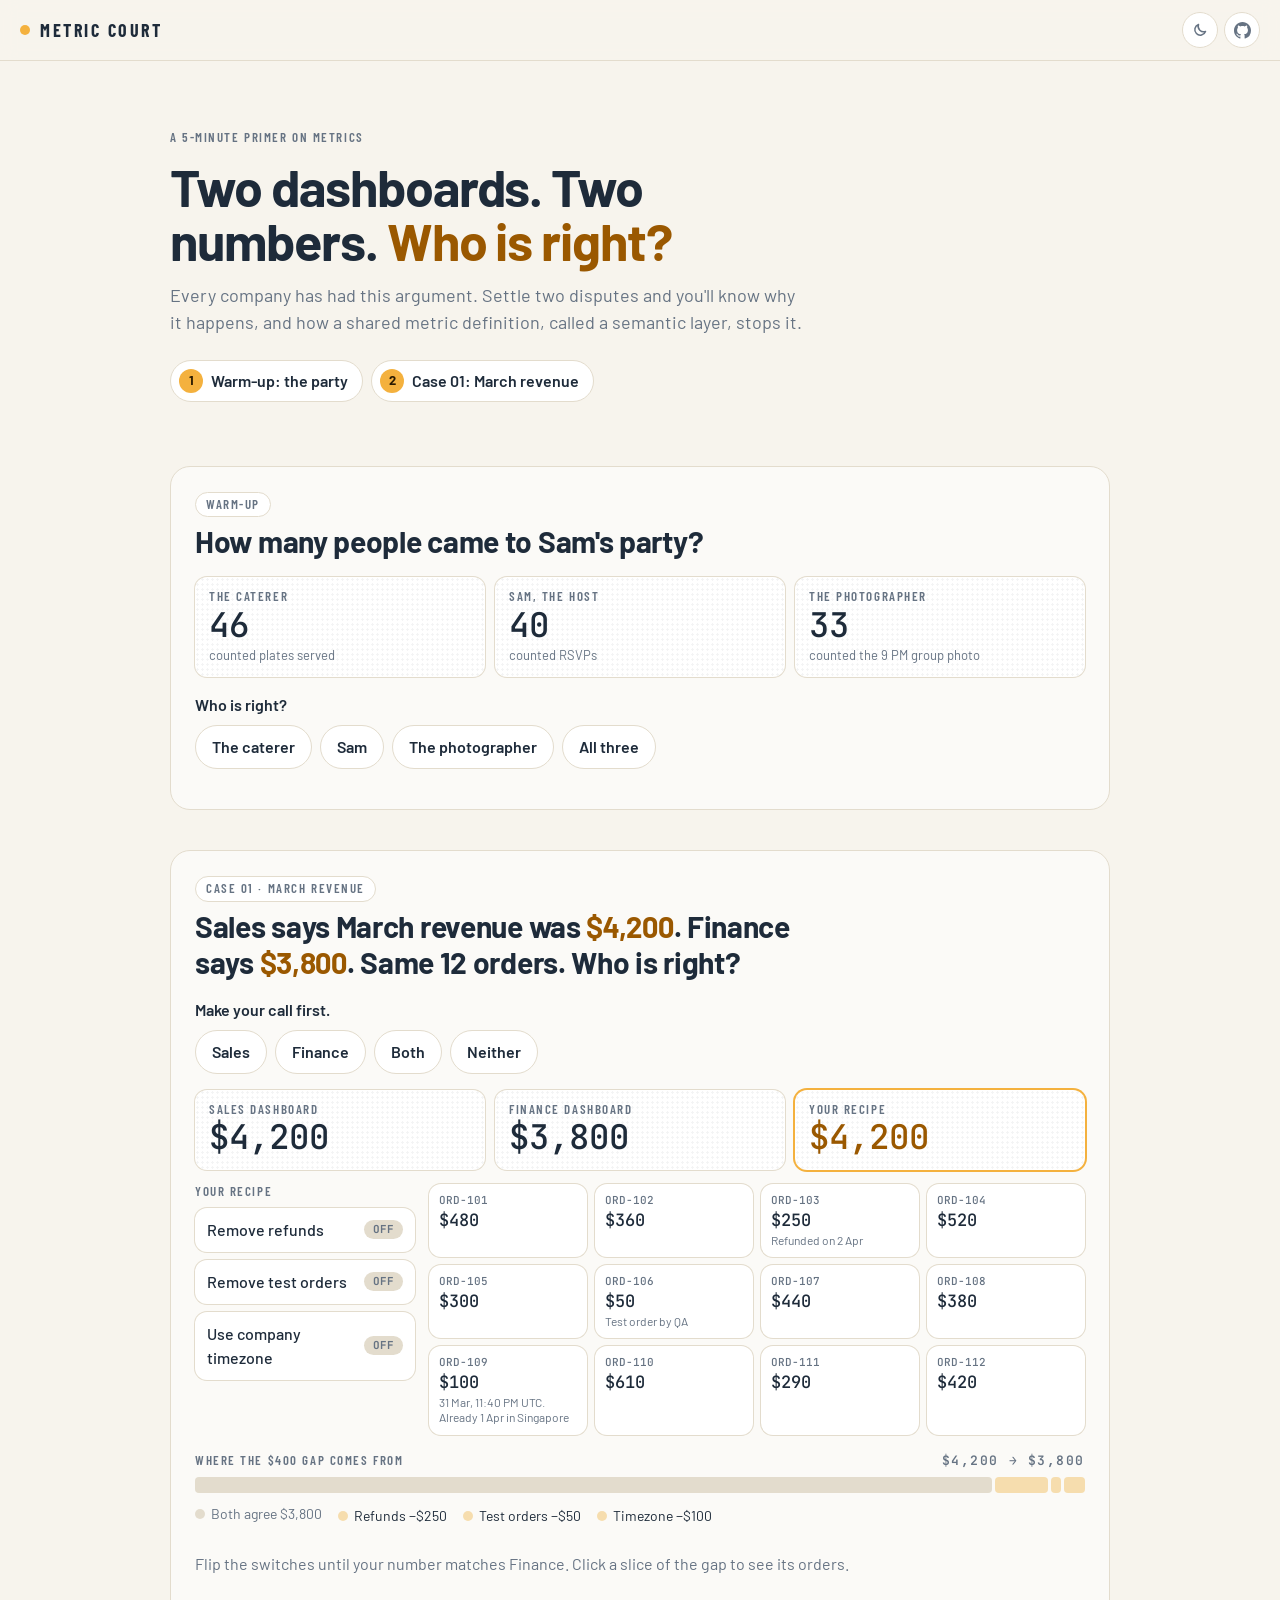
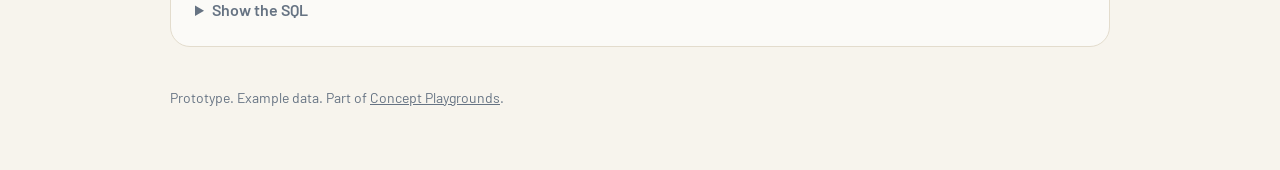
==== metric-court/index.html @ f5000dde "Add Metric Court prototype A party headcount warm-up and Case 01 (March revenue): guess who is right" ====
<!doctype html>
<html lang="en">
<head>
  <meta charset="utf-8" />
  <meta name="viewport" content="width=device-width, initial-scale=1" />
  <title>Metric Court · Why do two dashboards show different numbers?</title>
  <meta name="description" content="A playful primer on metrics and semantic layers: settle number disputes by finding the recipe each team used." />
  <link rel="preconnect" href="https://fonts.googleapis.com" />
  <link rel="preconnect" href="https://fonts.gstatic.com" crossorigin />
  <link href="https://fonts.googleapis.com/css2?family=Barlow:wght@400;500;600;700&family=Barlow+Condensed:wght@600;700&family=JetBrains+Mono:wght@400;500;700&display=swap" rel="stylesheet" />
  <link rel="icon" href="data:image/svg+xml,%3Csvg xmlns='http://www.w3.org/2000/svg' viewBox='0 0 32 32'%3E%3Crect width='32' height='32' rx='8' fill='%230F1A2B'/%3E%3Ccircle cx='16' cy='16' r='6' fill='%23FFC15E'/%3E%3C/svg%3E" />
  <link rel="stylesheet" href="src/styles.css" />
  <script>
    // Day is the default; a saved choice wins.
    document.documentElement.dataset.theme = localStorage.getItem("mc-theme") || "light";
  </script>
</head>
<body>
  <header class="topbar">
    <a class="brand" href="#top"><span class="dot"></span>Metric Court</a>
    <div class="top-right">
      <button class="icon-btn" id="theme-btn" aria-label="Switch between day and night mode" title="Day or night">
        <svg class="moon" viewBox="0 0 16 16" width="16" height="16" fill="none" stroke="currentColor" stroke-width="1.5" stroke-linejoin="round"><path d="M13.5 9.5A5.5 5.5 0 0 1 6.5 2.5a5.5 5.5 0 1 0 7 7z"/></svg>
        <svg class="sun" viewBox="0 0 16 16" width="16" height="16" fill="none" stroke="currentColor" stroke-width="1.5" stroke-linecap="round"><circle cx="8" cy="8" r="3"/><path d="M8 1.5v1.5M8 13v1.5M1.5 8H3M13 8h1.5M3.4 3.4l1 1M11.6 11.6l1 1M3.4 12.6l1-1M11.6 4.4l1-1"/></svg>
      </button>
      <a class="icon-btn" href="https://github.com/mani-bellan/concept-playgrounds" target="_blank" rel="noopener" aria-label="Source on GitHub">
        <svg viewBox="0 0 16 16" width="17" height="17" aria-hidden="true"><path fill="currentColor" d="M8 0C3.58 0 0 3.58 0 8c0 3.54 2.29 6.53 5.47 7.59.4.07.55-.17.55-.38 0-.19-.01-.82-.01-1.49-2.01.37-2.53-.49-2.69-.94-.09-.23-.48-.94-.82-1.13-.28-.15-.68-.52-.01-.53.63-.01 1.08.58 1.23.82.72 1.21 1.87.87 2.33.66.07-.52.28-.87.51-1.07-1.78-.2-3.64-.89-3.64-3.95 0-.87.31-1.59.82-2.15-.08-.2-.36-1.02.08-2.12 0 0 .67-.21 2.2.82.64-.18 1.32-.27 2-.27.68 0 1.36.09 2 .27 1.53-1.04 2.2-.82 2.2-.82.44 1.1.16 1.92.08 2.12.51.56.82 1.27.82 2.15 0 3.07-1.87 3.75-3.65 3.95.29.25.54.73.54 1.48 0 1.07-.01 1.93-.01 2.2 0 .21.15.46.55.38A8.013 8.013 0 0016 8c0-4.42-3.58-8-8-8z"/></svg>
      </a>
    </div>
  </header>

  <main id="top">
    <section class="intro">
      <p class="kicker">A 5-minute primer on metrics</p>
      <h1>Two dashboards. Two numbers. <span class="hi">Who is right?</span></h1>
      <p class="lede">Every company has had this argument. Settle two disputes and you'll know why it happens, and how a shared metric definition, called a semantic layer, stops it.</p>
      <ol class="steps">
        <li><a href="#warmup"><b>1</b> Warm-up: the party</a></li>
        <li><a href="#case01"><b>2</b> Case 01: March revenue</a></li>
      </ol>
    </section>

    <section class="scene" id="warmup">
      <div class="scene-head">
        <span class="tag">Warm-up</span>
        <h2>How many people came to Sam's party?</h2>
      </div>
      <div class="boards" id="party-boards"></div>
      <div class="guess" id="party-guess"></div>
      <div class="reveal" id="party-reveal" hidden>
        <div class="lens-bar" id="party-lenses" role="tablist" aria-label="Whose count to show"></div>
        <p class="lens-note" id="party-note"></p>
        <div class="guests" id="party-guests"></div>
        <div class="legend" id="party-legend"></div>
        <div class="recipe-card">
          <h3>A metric is a recipe</h3>
          <p>Same party, different recipes. Every metric answers four questions, and most number fights come from answering one of them differently.</p>
          <ul class="four" id="four"></ul>
          <a class="btn" href="#case01">On to Case 01</a>
        </div>
      </div>
    </section>

    <section class="scene" id="case01">
      <div class="scene-head">
        <span class="tag">Case 01 · March revenue</span>
        <h2 id="case-q"></h2>
      </div>
      <div class="guess" id="case-guess"></div>
      <div class="boards" id="case-boards"></div>
      <div class="court">
        <div class="switches" id="switches">
          <p class="small-label">Your recipe</p>
        </div>
        <div class="orders" id="orders"></div>
      </div>
      <div class="gap">
        <div class="gap-head"><span id="gap-title"></span><span class="num" id="gap-range"></span></div>
        <div class="bridge" id="bridge"></div>
        <div class="legend" id="bridge-legend"></div>
      </div>
      <div class="verdict" id="verdict" aria-live="polite"></div>
      <details class="sql">
        <summary>Show the SQL</summary>
        <pre id="sql"></pre>
      </details>
    </section>

    <footer class="foot">
      <p>Prototype. Example data. Part of <a href="https://github.com/mani-bellan/concept-playgrounds">Concept Playgrounds</a>.</p>
    </footer>
  </main>

  <script type="module" src="src/app.js"></script>
</body>
</html>
---- metric-court/src/styles.css ----
/* Metric Court. Day game (light, default) and Night game (dark).
   Colour jobs: amber = what you change, coral = left out, green/mint = solved. */
:root {
  --bg: #F7F4ED; --panel: #FFFFFF; --line: #E3DCCD; --text: #1E2B3A; --mute: #667383;
  --hi: #F4B13E; --hi-text: #9A5800; --hi-ink: #2A1A00; --soft: #F6DDAE;
  --out: #C2493A; --ok: #177A5B; --ok-ink: #FFFFFF; --dot: rgba(30, 43, 58, .05);
  --sans: "Barlow", ui-sans-serif, system-ui, sans-serif;
  --cond: "Barlow Condensed", "Barlow", ui-sans-serif, system-ui, sans-serif;
  --mono: "JetBrains Mono", ui-monospace, Menlo, monospace;
  --r: 12px;
  color-scheme: light;
}
[data-theme="dark"] {
  --bg: #0F1A2B; --panel: #16243A; --line: #26385A; --text: #EEF2F7; --mute: #97A8BE;
  --hi: #FFC15E; --hi-text: #FFC15E; --hi-ink: #1F1606; --soft: #5C4D2E;
  --out: #FF8E7E; --ok: #6FDDB9; --ok-ink: #062219; --dot: rgba(255, 255, 255, .06);
  color-scheme: dark;
}
* { box-sizing: border-box; }
html { scroll-behavior: smooth; }
body { margin: 0; background: var(--bg); color: var(--text); font: 16px/1.5 var(--sans); -webkit-font-smoothing: antialiased; }
a { color: inherit; }
.num { font-family: var(--mono); font-variant-numeric: tabular-nums; }
button { font: inherit; color: inherit; }
:focus-visible { outline: 2px solid var(--hi); outline-offset: 2px; }

.topbar { position: sticky; top: 0; z-index: 5; display: flex; align-items: center; justify-content: space-between; padding: 12px 20px; background: color-mix(in srgb, var(--bg) 88%, transparent); backdrop-filter: blur(8px); border-bottom: 1px solid var(--line); }
.brand { display: flex; align-items: center; gap: 10px; font: 700 18px/1 var(--cond); letter-spacing: .14em; text-transform: uppercase; text-decoration: none; }
.dot { width: 10px; height: 10px; border-radius: 50%; background: var(--hi); }
.top-right { display: flex; gap: 6px; }
.icon-btn { display: grid; place-items: center; width: 36px; height: 36px; border-radius: 999px; border: 1px solid var(--line); background: var(--panel); cursor: pointer; color: var(--mute); }
.icon-btn:hover { color: var(--text); }
.sun { display: none; }
[data-theme="dark"] .sun { display: block; }
[data-theme="dark"] .moon { display: none; }

main { max-width: 980px; margin: 0 auto; padding: 0 20px 48px; }
.intro { padding: 56px 0 24px; }
.kicker, .small-label, .tag, .gap-head, .board .lab { font: 600 13px/1.2 var(--cond); letter-spacing: .12em; text-transform: uppercase; color: var(--mute); }
h1 { font: 700 clamp(32px, 6vw, 52px)/1.05 var(--sans); letter-spacing: -.02em; margin: 10px 0 14px; max-width: 760px; text-wrap: balance; }
.hi { color: var(--hi-text); }
.lede { font-size: 18px; color: var(--mute); max-width: 640px; margin: 0; text-wrap: pretty; }
.steps { list-style: none; padding: 0; margin: 24px 0 0; display: flex; flex-wrap: wrap; gap: 8px; }
.steps a { display: inline-flex; align-items: center; gap: 8px; padding: 8px 14px 8px 8px; border-radius: 999px; background: var(--panel); border: 1px solid var(--line); text-decoration: none; font-weight: 600; }
.steps b { display: grid; place-items: center; width: 24px; height: 24px; border-radius: 50%; background: var(--hi); color: var(--hi-ink); font-size: 13px; }

.scene { margin-top: 40px; padding: 24px; border-radius: 20px; background: color-mix(in srgb, var(--panel) 55%, var(--bg)); border: 1px solid var(--line); scroll-margin-top: 72px; }
.scene-head h2 { font: 700 clamp(22px, 3.4vw, 30px)/1.2 var(--sans); letter-spacing: -.01em; margin: 6px 0 18px; text-wrap: balance; }
.scene-head h2 .num { font-family: inherit; color: var(--hi-text); font-weight: 700; }
.tag { display: inline-block; padding: 4px 10px; border-radius: 999px; border: 1px solid var(--line); background: var(--panel); }

.boards { display: grid; grid-template-columns: repeat(3, minmax(0, 1fr)); gap: 10px; }
.board { padding: 12px 14px; border-radius: var(--r); background-color: var(--panel); background-image: radial-gradient(var(--dot) 1px, transparent 1.3px); background-size: 5px 5px; box-shadow: 0 0 0 1px var(--line); min-width: 0; transition: box-shadow .2s; }
.board .val { font: 500 clamp(22px, 4vw, 34px)/1.2 var(--mono); font-variant-numeric: tabular-nums; white-space: nowrap; }
.board .sub { font-size: 13px; color: var(--mute); }
.board.you { box-shadow: 0 0 0 2px var(--hi); }
.board.you .val { color: var(--hi-text); }
.board.you.ok { box-shadow: 0 0 0 2px var(--ok); }

.guess { margin: 16px 0; }
.guess p { margin: 0 0 8px; font-weight: 600; }
.options { display: flex; flex-wrap: wrap; gap: 8px; }
.opt, .btn, .lens { padding: 9px 16px; border-radius: 999px; border: 1px solid var(--line); background: var(--panel); cursor: pointer; font-weight: 600; text-decoration: none; display: inline-block; transition: transform .1s; }
.opt:hover, .lens:hover { border-color: var(--hi); }
.opt:active, .btn:active, .lens:active, .toggle:active { transform: scale(.97); }
.opt.right { background: var(--ok); color: var(--ok-ink); border-color: var(--ok); }
.opt.wrong { border-color: var(--out); color: var(--out); }
.opt:disabled { cursor: default; }
.feedback { margin-top: 10px; padding: 12px 14px; border-radius: var(--r); background: var(--panel); border: 1px solid var(--line); }
.feedback b { color: var(--ok); }
.feedback b.no { color: var(--out); }
.btn { background: var(--hi); color: var(--hi-ink); border-color: var(--hi); margin-top: 8px; }

.lens-bar { display: flex; flex-wrap: wrap; gap: 8px; margin-top: 6px; }
.lens[aria-selected="true"] { background: var(--hi); color: var(--hi-ink); border-color: var(--hi); }
.lens-note { margin: 12px 0; color: var(--mute); min-height: 24px; }
.lens-note b { color: var(--text); }
.guests { display: grid; grid-template-columns: repeat(auto-fill, minmax(78px, 1fr)); gap: 6px; }
.guest { position: relative; padding: 6px 8px; border-radius: 8px; background: var(--panel); box-shadow: 0 0 0 1px var(--line); font-size: 14px; font-weight: 500; transition: opacity .2s, transform .2s, box-shadow .2s; }
.guest.counted { box-shadow: 0 0 0 2px var(--hi); }
.guest.skipped { opacity: .4; transform: scale(.95); }
.guest .x2 { position: absolute; top: -7px; right: -5px; font: 700 11px/1 var(--mono); background: var(--hi); color: var(--hi-ink); padding: 3px 5px; border-radius: 999px; }
.guest .why { display: block; font-size: 11px; color: var(--mute); line-height: 1.2; }
.legend { display: flex; flex-wrap: wrap; gap: 6px 16px; margin-top: 10px; font-size: 14px; color: var(--mute); }
.legend i { display: inline-block; width: 10px; height: 10px; border-radius: 50%; margin-right: 6px; vertical-align: 0; background: var(--soft); }
.legend .base i { background: var(--line); }
.legend .on, .legend .on i { color: var(--hi-text); }
.legend .on i { background: var(--hi); }
.legend button { background: none; border: 0; padding: 2px 0; cursor: pointer; color: var(--text); }

.recipe-card { margin-top: 20px; padding: 18px; border-radius: 16px; background: var(--panel); border: 1px solid var(--line); }
.recipe-card h3 { margin: 0 0 6px; font: 700 22px/1.2 var(--sans); }
.recipe-card p { margin: 0 0 12px; color: var(--mute); max-width: 640px; }
.four { list-style: none; padding: 0; margin: 0 0 8px; display: grid; grid-template-columns: repeat(2, minmax(0, 1fr)); gap: 8px; }
.four li { padding: 10px 12px; border-radius: 10px; border: 1px solid var(--line); font-size: 15px; }
.four li strong { display: block; font: 700 14px/1.3 var(--cond); letter-spacing: .08em; text-transform: uppercase; color: var(--hi-text); }

.court { display: grid; grid-template-columns: 220px minmax(0, 1fr); gap: 14px; margin-top: 14px; }
.switches { display: grid; gap: 8px; align-content: start; }
.small-label { margin: 0; }
.toggle { display: flex; align-items: center; justify-content: space-between; gap: 10px; width: 100%; padding: 10px 12px; border-radius: var(--r); background: var(--panel); border: 0; box-shadow: 0 0 0 1px var(--line); cursor: pointer; text-align: left; font-weight: 500; transition: box-shadow .15s, transform .1s; }
.toggle .k { flex: none; font: 700 11px/1 var(--mono); padding: 4px 9px; border-radius: 999px; background: var(--line); color: var(--mute); }
.toggle[aria-pressed="true"] { box-shadow: 0 0 0 1.5px var(--hi); }
.toggle[aria-pressed="true"] .k { background: var(--hi); color: var(--hi-ink); }
.orders { display: grid; grid-template-columns: repeat(4, minmax(0, 1fr)); gap: 8px; }
.order { padding: 9px 10px; border-radius: var(--r); background: var(--panel); box-shadow: 0 0 0 1px var(--line); min-width: 0; transition: transform .25s cubic-bezier(.2, .8, .2, 1), opacity .25s, box-shadow .15s; }
.order .id { font: 500 11px/1.4 var(--mono); color: var(--mute); }
.order .amt { font: 500 17px/1.3 var(--mono); font-variant-numeric: tabular-nums; }
.order .note { font-size: 12px; line-height: 1.3; color: var(--mute); margin-top: 2px; }
.order .st { display: none; width: max-content; font: 700 10px/1 var(--mono); padding: 3px 7px; border-radius: 999px; background: var(--out); color: var(--bg); margin-bottom: 2px; }
.order.out { opacity: .55; transform: scale(.95); }
.order.out .st { display: block; }
.order.out .id { display: none; }
.order.out .amt { color: var(--out); text-decoration: line-through; }
.order.lit { box-shadow: 0 0 0 2px var(--hi); opacity: 1; }

.gap { margin-top: 18px; }
.gap-head { display: flex; justify-content: space-between; flex-wrap: wrap; gap: 8px; margin-bottom: 8px; }
.bridge { display: flex; gap: 3px; height: 16px; }
.bar { border: 0; padding: 0; min-width: 5px; border-radius: 4px; background: var(--soft); cursor: pointer; }
.bar.base { background: var(--line); cursor: default; }
.bar.on { background: var(--hi); }

.verdict { margin-top: 16px; min-height: 40px; display: flex; flex-wrap: wrap; align-items: center; gap: 12px; font-weight: 600; font-size: 18px; }
.verdict .hint { color: var(--mute); font-weight: 400; font-size: 16px; }
.stamp { display: inline-block; font: 700 14px/1 var(--mono); letter-spacing: .08em; padding: 9px 14px; border-radius: 999px; background: var(--ok); color: var(--ok-ink); transform: rotate(-3deg); }
.stamp.slam { animation: slam .34s cubic-bezier(.2, 1.6, .4, 1) both; }
@keyframes slam { from { transform: scale(2.2) rotate(-12deg); opacity: 0; } to { transform: scale(1) rotate(-3deg); opacity: 1; } }

.sql { margin-top: 14px; }
.sql summary { cursor: pointer; font-weight: 600; color: var(--mute); }
.sql pre { margin: 10px 0 0; padding: 14px; border-radius: var(--r); background: var(--panel); border: 1px solid var(--line); font: 13px/1.6 var(--mono); overflow-x: auto; }
.sql .add { color: var(--hi-text); font-weight: 700; }
.sql .cmt { color: var(--mute); }

.foot { margin-top: 40px; color: var(--mute); font-size: 14px; }

@media (max-width: 720px) {
  .court { grid-template-columns: 1fr; }
  .orders { grid-template-columns: repeat(3, minmax(0, 1fr)); }
  .four { grid-template-columns: 1fr; }
  .scene { padding: 16px; }
}
@media (max-width: 480px) {
  .boards { gap: 6px; }
  .board { padding: 10px; }
  .board .val { font-size: 18px; }
  .orders { grid-template-columns: repeat(2, minmax(0, 1fr)); }
}
@media (prefers-reduced-motion: reduce) {
  *, *::before { transition: none !important; animation: none !important; scroll-behavior: auto !important; }
}
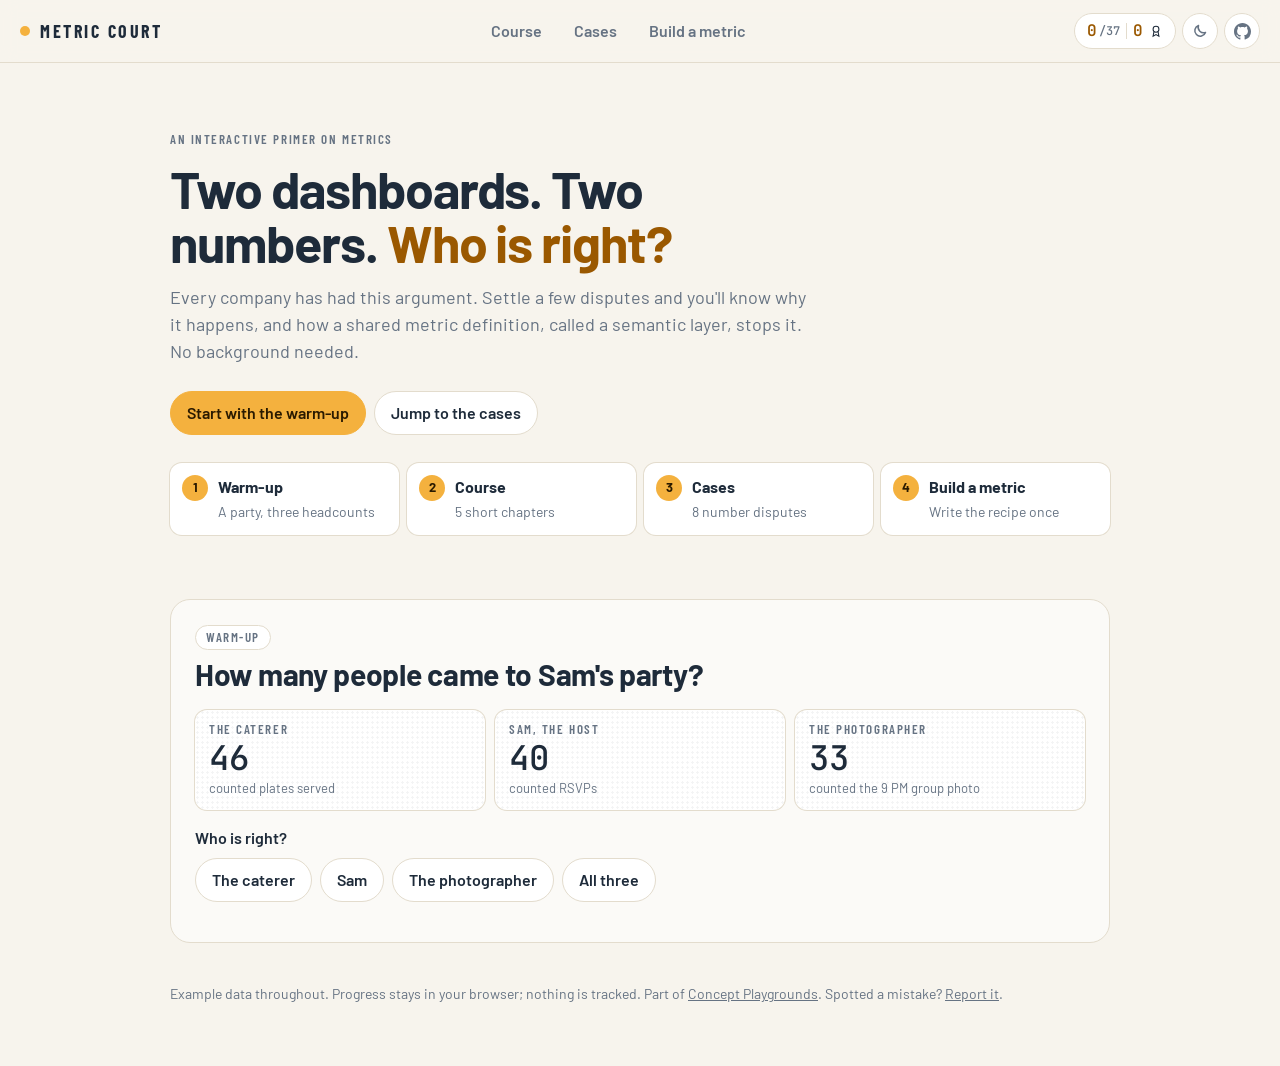
==== commit cfe02a38: "Build out Metric Court: course, eight cases, Build a metric, progress Five chapters, one per recipe " ====
--- a/metric-court/index.html
+++ b/metric-court/index.html
@@ -17,79 +17,81 @@
 </head>
 <body>
   <header class="topbar">
-    <a class="brand" href="#top"><span class="dot"></span>Metric Court</a>
+    <a class="brand" href="#home"><span class="dot"></span>Metric Court</a>
+    <nav class="tabs" aria-label="Sections">
+      <a class="tab" href="#course" data-view="course">Course</a>
+      <a class="tab" href="#cases" data-view="cases">Cases</a>
+      <a class="tab" href="#build" data-view="build"><span class="long">Build a metric</span><span class="short">Build</span></a>
+    </nav>
     <div class="top-right">
+      <button class="score-btn" id="score-btn" title="Your score and badges"></button>
       <button class="icon-btn" id="theme-btn" aria-label="Switch between day and night mode" title="Day or night">
         <svg class="moon" viewBox="0 0 16 16" width="16" height="16" fill="none" stroke="currentColor" stroke-width="1.5" stroke-linejoin="round"><path d="M13.5 9.5A5.5 5.5 0 0 1 6.5 2.5a5.5 5.5 0 1 0 7 7z"/></svg>
         <svg class="sun" viewBox="0 0 16 16" width="16" height="16" fill="none" stroke="currentColor" stroke-width="1.5" stroke-linecap="round"><circle cx="8" cy="8" r="3"/><path d="M8 1.5v1.5M8 13v1.5M1.5 8H3M13 8h1.5M3.4 3.4l1 1M11.6 11.6l1 1M3.4 12.6l1-1M11.6 4.4l1-1"/></svg>
       </button>
-      <a class="icon-btn" href="https://github.com/mani-bellan/concept-playgrounds" target="_blank" rel="noopener" aria-label="Source on GitHub">
+      <a class="icon-btn gh" href="https://github.com/mani-bellan/concept-playgrounds" target="_blank" rel="noopener" aria-label="Source on GitHub">
         <svg viewBox="0 0 16 16" width="17" height="17" aria-hidden="true"><path fill="currentColor" d="M8 0C3.58 0 0 3.58 0 8c0 3.54 2.29 6.53 5.47 7.59.4.07.55-.17.55-.38 0-.19-.01-.82-.01-1.49-2.01.37-2.53-.49-2.69-.94-.09-.23-.48-.94-.82-1.13-.28-.15-.68-.52-.01-.53.63-.01 1.08.58 1.23.82.72 1.21 1.87.87 2.33.66.07-.52.28-.87.51-1.07-1.78-.2-3.64-.89-3.64-3.95 0-.87.31-1.59.82-2.15-.08-.2-.36-1.02.08-2.12 0 0 .67-.21 2.2.82.64-.18 1.32-.27 2-.27.68 0 1.36.09 2 .27 1.53-1.04 2.2-.82 2.2-.82.44 1.1.16 1.92.08 2.12.51.56.82 1.27.82 2.15 0 3.07-1.87 3.75-3.65 3.95.29.25.54.73.54 1.48 0 1.07-.01 1.93-.01 2.2 0 .21.15.46.55.38A8.013 8.013 0 0016 8c0-4.42-3.58-8-8-8z"/></svg>
       </a>
     </div>
   </header>
 
-  <main id="top">
-    <section class="intro">
-      <p class="kicker">A 5-minute primer on metrics</p>
-      <h1>Two dashboards. Two numbers. <span class="hi">Who is right?</span></h1>
-      <p class="lede">Every company has had this argument. Settle two disputes and you'll know why it happens, and how a shared metric definition, called a semantic layer, stops it.</p>
-      <ol class="steps">
-        <li><a href="#warmup"><b>1</b> Warm-up: the party</a></li>
-        <li><a href="#case01"><b>2</b> Case 01: March revenue</a></li>
-      </ol>
+  <main>
+    <!-- Home: intro and the party warm-up -->
+    <section class="view" id="view-home">
+      <div class="intro">
+        <p class="kicker">An interactive primer on metrics</p>
+        <h1>Two dashboards. Two numbers. <span class="hi">Who is right?</span></h1>
+        <p class="lede">Every company has had this argument. Settle a few disputes and you'll know why it happens, and how a shared metric definition, called a semantic layer, stops it. No background needed.</p>
+        <div class="cta">
+          <a class="btn" href="#warmup">Start with the warm-up</a>
+          <a class="btn ghost" href="#cases">Jump to the cases</a>
+        </div>
+        <ol class="path">
+          <li><b>1</b><div><strong>Warm-up</strong><span>A party, three headcounts</span></div></li>
+          <li><b>2</b><div><strong>Course</strong><span>5 short chapters</span></div></li>
+          <li><b>3</b><div><strong>Cases</strong><span>8 number disputes</span></div></li>
+          <li><b>4</b><div><strong>Build a metric</strong><span>Write the recipe once</span></div></li>
+        </ol>
+      </div>
+
+      <section class="scene" id="warmup">
+        <div class="scene-head">
+          <span class="tag">Warm-up</span>
+          <h2>How many people came to Sam's party?</h2>
+        </div>
+        <div class="boards" id="party-boards"></div>
+        <div class="guess" id="party-guess"></div>
+        <div class="reveal" id="party-reveal" hidden>
+          <div class="lens-bar" id="party-lenses" role="tablist" aria-label="Whose count to show"></div>
+          <p class="lens-note" id="party-note"></p>
+          <div class="guests" id="party-guests"></div>
+          <div class="legend" id="party-legend"></div>
+          <div class="recipe-card">
+            <h3>A metric is a recipe</h3>
+            <p>Same party, different recipes. Every metric answers four questions, and most number fights come from answering one of them differently.</p>
+            <ul class="four" id="four"></ul>
+            <div class="cta">
+              <a class="btn" href="#course">Start the course</a>
+              <a class="btn ghost" href="#cases/01">Try Case 01</a>
+            </div>
+          </div>
+        </div>
+      </section>
     </section>
 
-    <section class="scene" id="warmup">
-      <div class="scene-head">
-        <span class="tag">Warm-up</span>
-        <h2>How many people came to Sam's party?</h2>
-      </div>
-      <div class="boards" id="party-boards"></div>
-      <div class="guess" id="party-guess"></div>
-      <div class="reveal" id="party-reveal" hidden>
-        <div class="lens-bar" id="party-lenses" role="tablist" aria-label="Whose count to show"></div>
-        <p class="lens-note" id="party-note"></p>
-        <div class="guests" id="party-guests"></div>
-        <div class="legend" id="party-legend"></div>
-        <div class="recipe-card">
-          <h3>A metric is a recipe</h3>
-          <p>Same party, different recipes. Every metric answers four questions, and most number fights come from answering one of them differently.</p>
-          <ul class="four" id="four"></ul>
-          <a class="btn" href="#case01">On to Case 01</a>
-        </div>
-      </div>
-    </section>
-
-    <section class="scene" id="case01">
-      <div class="scene-head">
-        <span class="tag">Case 01 · March revenue</span>
-        <h2 id="case-q"></h2>
-      </div>
-      <div class="guess" id="case-guess"></div>
-      <div class="boards" id="case-boards"></div>
-      <div class="court">
-        <div class="switches" id="switches">
-          <p class="small-label">Your recipe</p>
-        </div>
-        <div class="orders" id="orders"></div>
-      </div>
-      <div class="gap">
-        <div class="gap-head"><span id="gap-title"></span><span class="num" id="gap-range"></span></div>
-        <div class="bridge" id="bridge"></div>
-        <div class="legend" id="bridge-legend"></div>
-      </div>
-      <div class="verdict" id="verdict" aria-live="polite"></div>
-      <details class="sql">
-        <summary>Show the SQL</summary>
-        <pre id="sql"></pre>
-      </details>
-    </section>
+    <section class="view" id="view-course"></section>
+    <section class="view" id="view-cases"></section>
+    <section class="view" id="view-build"></section>
 
     <footer class="foot">
-      <p>Prototype. Example data. Part of <a href="https://github.com/mani-bellan/concept-playgrounds">Concept Playgrounds</a>.</p>
+      <p>Example data throughout. Progress stays in your browser; nothing is tracked. Part of <a href="https://github.com/mani-bellan/concept-playgrounds">Concept Playgrounds</a>. Spotted a mistake? <a href="https://github.com/mani-bellan/concept-playgrounds/issues/new?title=Metric%20Court%3A%20">Report it</a>.</p>
     </footer>
   </main>
+
+  <dialog id="profile" aria-label="Your score and badges">
+    <div class="dlg-head"><h2>Your progress</h2><button class="icon-btn" data-close aria-label="Close">✕</button></div>
+    <div id="profile-body"></div>
+  </dialog>
 
   <script type="module" src="src/app.js"></script>
 </body>
--- a/metric-court/src/styles.css
+++ b/metric-court/src/styles.css
@@ -17,7 +17,7 @@
   color-scheme: dark;
 }
 * { box-sizing: border-box; }
-html { scroll-behavior: smooth; }
+html { scroll-behavior: smooth; scroll-padding-top: 84px; }
 body { margin: 0; background: var(--bg); color: var(--text); font: 16px/1.5 var(--sans); -webkit-font-smoothing: antialiased; }
 a { color: inherit; }
 .num { font-family: var(--mono); font-variant-numeric: tabular-nums; }
@@ -40,16 +40,13 @@
 h1 { font: 700 clamp(32px, 6vw, 52px)/1.05 var(--sans); letter-spacing: -.02em; margin: 10px 0 14px; max-width: 760px; text-wrap: balance; }
 .hi { color: var(--hi-text); }
 .lede { font-size: 18px; color: var(--mute); max-width: 640px; margin: 0; text-wrap: pretty; }
-.steps { list-style: none; padding: 0; margin: 24px 0 0; display: flex; flex-wrap: wrap; gap: 8px; }
-.steps a { display: inline-flex; align-items: center; gap: 8px; padding: 8px 14px 8px 8px; border-radius: 999px; background: var(--panel); border: 1px solid var(--line); text-decoration: none; font-weight: 600; }
-.steps b { display: grid; place-items: center; width: 24px; height: 24px; border-radius: 50%; background: var(--hi); color: var(--hi-ink); font-size: 13px; }
 
 .scene { margin-top: 40px; padding: 24px; border-radius: 20px; background: color-mix(in srgb, var(--panel) 55%, var(--bg)); border: 1px solid var(--line); scroll-margin-top: 72px; }
 .scene-head h2 { font: 700 clamp(22px, 3.4vw, 30px)/1.2 var(--sans); letter-spacing: -.01em; margin: 6px 0 18px; text-wrap: balance; }
-.scene-head h2 .num { font-family: inherit; color: var(--hi-text); font-weight: 700; }
+.num-hi { color: var(--hi-text); font-weight: 700; font-variant-numeric: tabular-nums; }
 .tag { display: inline-block; padding: 4px 10px; border-radius: 999px; border: 1px solid var(--line); background: var(--panel); }
 
-.boards { display: grid; grid-template-columns: repeat(3, minmax(0, 1fr)); gap: 10px; }
+.boards { display: grid; grid-template-columns: repeat(var(--n, 3), minmax(0, 1fr)); gap: 10px; }
 .board { padding: 12px 14px; border-radius: var(--r); background-color: var(--panel); background-image: radial-gradient(var(--dot) 1px, transparent 1.3px); background-size: 5px 5px; box-shadow: 0 0 0 1px var(--line); min-width: 0; transition: box-shadow .2s; }
 .board .val { font: 500 clamp(22px, 4vw, 34px)/1.2 var(--mono); font-variant-numeric: tabular-nums; white-space: nowrap; }
 .board .sub { font-size: 13px; color: var(--mute); }
@@ -102,17 +99,16 @@
 .toggle .k { flex: none; font: 700 11px/1 var(--mono); padding: 4px 9px; border-radius: 999px; background: var(--line); color: var(--mute); }
 .toggle[aria-pressed="true"] { box-shadow: 0 0 0 1.5px var(--hi); }
 .toggle[aria-pressed="true"] .k { background: var(--hi); color: var(--hi-ink); }
-.orders { display: grid; grid-template-columns: repeat(4, minmax(0, 1fr)); gap: 8px; }
-.order { padding: 9px 10px; border-radius: var(--r); background: var(--panel); box-shadow: 0 0 0 1px var(--line); min-width: 0; transition: transform .25s cubic-bezier(.2, .8, .2, 1), opacity .25s, box-shadow .15s; }
-.order .id { font: 500 11px/1.4 var(--mono); color: var(--mute); }
-.order .amt { font: 500 17px/1.3 var(--mono); font-variant-numeric: tabular-nums; }
-.order .note { font-size: 12px; line-height: 1.3; color: var(--mute); margin-top: 2px; }
-.order .st { display: none; width: max-content; font: 700 10px/1 var(--mono); padding: 3px 7px; border-radius: 999px; background: var(--out); color: var(--bg); margin-bottom: 2px; }
-.order.out { opacity: .55; transform: scale(.95); }
-.order.out .st { display: block; }
-.order.out .id { display: none; }
-.order.out .amt { color: var(--out); text-decoration: line-through; }
-.order.lit { box-shadow: 0 0 0 2px var(--hi); opacity: 1; }
+.rows { display: grid; grid-template-columns: repeat(4, minmax(0, 1fr)); gap: 8px; margin-top: 6px; }
+.row { padding: 9px 10px; border-radius: var(--r); background: var(--panel); box-shadow: 0 0 0 1px var(--line); min-width: 0; transition: transform .25s cubic-bezier(.2, .8, .2, 1), opacity .25s, box-shadow .15s; }
+.row .id { font: 500 11px/1.4 var(--mono); color: var(--mute); }
+.row .amt { font: 500 17px/1.3 var(--mono); font-variant-numeric: tabular-nums; }
+.row .note { font-size: 12px; line-height: 1.3; color: var(--mute); margin-top: 2px; }
+.row .st { display: none; width: max-content; font: 700 10px/1 var(--mono); padding: 3px 7px; border-radius: 999px; background: var(--out); color: var(--bg); margin-bottom: 2px; }
+.row.out { opacity: .55; transform: scale(.95); }
+.row.out .st { display: block; }
+.row.out .amt { color: var(--out); text-decoration: line-through; }
+.row.lit { box-shadow: 0 0 0 2px var(--hi); opacity: 1; }
 
 .gap { margin-top: 18px; }
 .gap-head { display: flex; justify-content: space-between; flex-wrap: wrap; gap: 8px; margin-bottom: 8px; }
@@ -122,7 +118,8 @@
 .bar.on { background: var(--hi); }
 
 .verdict { margin-top: 16px; min-height: 40px; display: flex; flex-wrap: wrap; align-items: center; gap: 12px; font-weight: 600; font-size: 18px; }
-.verdict .hint { color: var(--mute); font-weight: 400; font-size: 16px; }
+.hint-text { color: var(--mute); font-weight: 400; font-size: 16px; }
+.hint-text.small { font-size: 14px; margin: 6px 0 0; }
 .stamp { display: inline-block; font: 700 14px/1 var(--mono); letter-spacing: .08em; padding: 9px 14px; border-radius: 999px; background: var(--ok); color: var(--ok-ink); transform: rotate(-3deg); }
 .stamp.slam { animation: slam .34s cubic-bezier(.2, 1.6, .4, 1) both; }
 @keyframes slam { from { transform: scale(2.2) rotate(-12deg); opacity: 0; } to { transform: scale(1) rotate(-3deg); opacity: 1; } }
@@ -130,14 +127,160 @@
 .sql { margin-top: 14px; }
 .sql summary { cursor: pointer; font-weight: 600; color: var(--mute); }
 .sql pre { margin: 10px 0 0; padding: 14px; border-radius: var(--r); background: var(--panel); border: 1px solid var(--line); font: 13px/1.6 var(--mono); overflow-x: auto; }
-.sql .add { color: var(--hi-text); font-weight: 700; }
+.sql .add, .yaml .add { color: var(--hi-text); font-weight: 700; }
 .sql .cmt { color: var(--mute); }
 
 .foot { margin-top: 40px; color: var(--mute); font-size: 14px; }
+
+/* App shell */
+.tabs { display: flex; gap: 4px; }
+.tab { padding: 7px 14px; border-radius: 999px; text-decoration: none; font-weight: 600; color: var(--mute); }
+.tab:hover { color: var(--text); }
+.tab.active { background: var(--panel); color: var(--text); box-shadow: 0 0 0 1px var(--line); }
+.tab .short { display: none; }
+.score-btn { display: inline-flex; align-items: center; gap: 6px; height: 36px; padding: 0 12px; border-radius: 999px; border: 1px solid var(--line); background: var(--panel); cursor: pointer; font-weight: 600; }
+.score-btn .num { font-family: var(--mono); color: var(--hi-text); }
+.score-btn .of { font: 500 12px var(--mono); color: var(--mute); margin-left: -4px; }
+.score-btn .sep { width: 1px; height: 16px; background: var(--line); }
+.view { display: none; }
+.view.active { display: block; }
+.page-head { padding: 40px 0 8px; }
+.h1-sm { font: 700 clamp(28px, 4.6vw, 40px)/1.1 var(--sans); letter-spacing: -.02em; margin: 8px 0 12px; max-width: 760px; text-wrap: balance; }
+.h2 { font: 700 22px/1.2 var(--sans); margin: 28px 0 10px; }
+.cta { display: flex; flex-wrap: wrap; gap: 8px; margin-top: 18px; }
+.btn.ghost { background: var(--panel); color: var(--text); border-color: var(--line); }
+.btn.small { padding: 7px 12px; font-size: 14px; }
+.btn:disabled { opacity: .45; cursor: default; }
+.path { list-style: none; padding: 0; margin: 28px 0 0; display: grid; grid-template-columns: repeat(4, minmax(0, 1fr)); gap: 8px; }
+.path li { display: flex; gap: 10px; align-items: flex-start; padding: 12px; border-radius: var(--r); background: var(--panel); box-shadow: 0 0 0 1px var(--line); }
+.path b { flex: none; display: grid; place-items: center; width: 26px; height: 26px; border-radius: 50%; background: var(--hi); color: var(--hi-ink); font-size: 13px; }
+.path strong { display: block; }
+.path span { font-size: 14px; color: var(--mute); }
+.back { display: inline-block; margin-top: 24px; color: var(--mute); text-decoration: none; font-weight: 600; }
+.back:hover { color: var(--text); }
+.scene.case { margin-top: 12px; }
+.pill { display: inline-block; font: 700 11px/1 var(--mono); padding: 4px 9px; border-radius: 999px; background: var(--line); color: var(--mute); }
+.pill.ok { background: var(--ok); color: var(--ok-ink); }
+.link-btn { background: none; border: 0; padding: 0; color: var(--mute); text-decoration: underline; cursor: pointer; font-size: 14px; }
+.link-btn:hover { color: var(--text); }
+.small-label.pad { margin: 18px 0 8px; }
+.guess-q { margin: 0 0 8px; font-weight: 600; }
+.feedback b.no { color: var(--out); }
+
+/* Case list and chapter list */
+.case-grid { display: grid; grid-template-columns: repeat(auto-fill, minmax(210px, 1fr)); gap: 10px; margin-top: 20px; }
+.case-card { display: grid; gap: 4px; align-content: start; padding: 14px; border-radius: 14px; background: var(--panel); box-shadow: 0 0 0 1px var(--line); text-decoration: none; transition: box-shadow .15s, transform .1s; }
+.case-card:hover { box-shadow: 0 0 0 2px var(--hi); }
+.case-card.closed { box-shadow: 0 0 0 1px var(--ok); }
+.case-no { font: 700 22px/1 var(--mono); color: var(--hi-text); }
+.case-card strong { font-size: 17px; line-height: 1.25; }
+.case-ch { font-size: 13px; color: var(--mute); }
+.case-st { margin-top: 6px; }
+.case-card.mini { grid-template-columns: auto 1fr auto; align-items: center; gap: 10px; }
+.case-card.mini .case-st { margin: 0; }
+.chapter-list { list-style: none; padding: 0; margin: 20px 0 0; display: grid; gap: 8px; }
+.chapter-card { display: flex; align-items: center; gap: 14px; padding: 14px 16px; border-radius: 14px; background: var(--panel); box-shadow: 0 0 0 1px var(--line); text-decoration: none; }
+.chapter-card:hover { box-shadow: 0 0 0 2px var(--hi); }
+.chapter-card.done { box-shadow: 0 0 0 1px var(--ok); }
+.chapter-card > div { flex: 1; min-width: 0; }
+.chapter-card strong { display: block; font-size: 18px; }
+.chapter-card span { font-size: 14px; color: var(--mute); }
+.ch-no { display: grid; place-items: center; width: 36px; height: 36px; border-radius: 50%; background: var(--hi); color: var(--hi-ink); font: 700 16px var(--mono); flex: none; }
+
+/* Chapter */
+.chapter { max-width: 760px; padding-bottom: 8px; }
+.chapter .kicker { margin-top: 20px; }
+.examples { display: grid; grid-template-columns: 1fr 1fr; gap: 10px; margin-top: 20px; }
+.examples > div, .takeaway, .lesson { padding: 14px 16px; border-radius: 14px; background: var(--panel); box-shadow: 0 0 0 1px var(--line); }
+.examples p, .takeaway p, .lesson p { margin: 6px 0 0; }
+.takeaway { margin-top: 10px; box-shadow: 0 0 0 1.5px var(--hi); }
+.takeaway strong, .lesson strong { font: 700 14px/1.3 var(--cond); letter-spacing: .1em; text-transform: uppercase; color: var(--hi-text); }
+.lesson { margin-top: 14px; }
+.lesson a { display: inline-block; margin-top: 8px; font-weight: 600; }
+.practice { display: grid; gap: 8px; }
+.quiz { display: grid; gap: 16px; }
+.sources { margin-top: 24px; font-size: 14px; color: var(--mute); }
+.case-nav { display: flex; justify-content: space-between; gap: 8px; margin-top: 24px; }
+
+/* Case court extras */
+.hint-row { margin: -4px 0 14px; }
+.hint { margin: 6px 0 0; padding: 10px 12px; border-radius: 10px; background: var(--panel); box-shadow: 0 0 0 1px var(--hi); }
+.board.matched { box-shadow: 0 0 0 1.5px var(--ok); }
+.board .tick { color: var(--ok); }
+.board .val small { font-size: .5em; color: var(--mute); }
+.toggle:disabled { opacity: .5; cursor: not-allowed; }
+.match-list { display: grid; gap: 4px; margin: 6px 0 0; font-size: 14px; color: var(--mute); }
+.match-list .done { color: var(--ok); font-weight: 600; }
+.row .st.hit { display: block; background: var(--hi); color: var(--hi-ink); }
+.row.hit { box-shadow: 0 0 0 1.5px var(--hi); }
+.chat { display: grid; gap: 8px; margin-bottom: 14px; max-width: 620px; }
+.msg { padding: 10px 14px; border-radius: 16px; max-width: 90%; }
+.msg.bot.good { box-shadow: 0 0 0 1.5px var(--ok); }
+.msg.me { justify-self: end; background: var(--hi); color: var(--hi-ink); border-bottom-right-radius: 4px; font-weight: 500; }
+.msg.bot { background: var(--panel); box-shadow: 0 0 0 1px var(--line); border-bottom-left-radius: 4px; }
+.bot-name { display: block; font: 600 12px/1.4 var(--cond); letter-spacing: .1em; text-transform: uppercase; color: var(--mute); }
+
+/* Build a metric */
+.build-court { grid-template-columns: 300px minmax(0, 1fr); }
+.questions { display: grid; gap: 10px; align-content: start; }
+.q { border: 0; padding: 0; margin: 0; display: grid; gap: 6px; }
+.q legend { font: 600 13px/1.2 var(--cond); letter-spacing: .12em; text-transform: uppercase; color: var(--mute); margin-bottom: 6px; padding: 0; }
+.choice { text-align: left; padding: 9px 12px; border-radius: var(--r); border: 0; background: var(--panel); box-shadow: 0 0 0 1px var(--line); cursor: pointer; font-weight: 500; }
+.choice[aria-pressed="true"] { box-shadow: 0 0 0 1.5px var(--hi); background: color-mix(in srgb, var(--hi) 12%, var(--panel)); }
+.publish { width: 100%; margin-top: 6px; }
+.publish.done { background: var(--ok); border-color: var(--ok); color: var(--ok-ink); opacity: 1; }
+.seg { display: inline-flex; gap: 4px; padding: 3px; border-radius: 999px; background: var(--panel); box-shadow: 0 0 0 1px var(--line); margin-bottom: 8px; flex-wrap: wrap; }
+.seg button { border: 0; background: none; padding: 6px 12px; border-radius: 999px; cursor: pointer; font-weight: 600; color: var(--mute); }
+.seg button[aria-selected="true"] { background: var(--hi); color: var(--hi-ink); }
+.yaml { margin: 0 0 8px; padding: 14px; border-radius: var(--r); background: var(--panel); border: 1px solid var(--line); font: 12.5px/1.55 var(--mono); overflow-x: auto; max-height: 460px; }
+
+/* Profile dialog, badges, toasts */
+dialog { width: min(720px, calc(100vw - 24px)); max-height: calc(100vh - 40px); border: 0; border-radius: 20px; padding: 20px; background: var(--bg); color: var(--text); box-shadow: 0 0 0 1px var(--line), 0 24px 60px -20px rgba(0, 0, 0, .4); }
+dialog::backdrop { background: rgba(15, 26, 43, .45); }
+.dlg-head { display: flex; justify-content: space-between; align-items: center; margin-bottom: 12px; }
+.dlg-head h2 { margin: 0; font: 700 22px var(--sans); }
+.badges { display: grid; grid-template-columns: 1fr 1fr; gap: 8px; }
+.badge { display: flex; gap: 10px; align-items: flex-start; padding: 10px; border-radius: 12px; background: var(--panel); box-shadow: 0 0 0 1px var(--line); opacity: .55; }
+.badge.got { opacity: 1; box-shadow: 0 0 0 1.5px var(--hi); }
+.badge-icon { flex: none; display: grid; place-items: center; width: 36px; height: 36px; border-radius: 50%; background: var(--line); color: var(--mute); }
+.badge.got .badge-icon { background: var(--hi); color: var(--hi-ink); }
+.badge b { display: block; font-size: 15px; }
+.badge span { font-size: 13px; color: var(--mute); }
+#share-canvas { width: 100%; height: auto; border-radius: 14px; display: block; }
+.share-actions { display: flex; flex-wrap: wrap; gap: 6px; margin: 10px 0 14px; }
+.share-actions .btn { margin-top: 0; }
+#toasts { position: fixed; right: 16px; bottom: 16px; display: grid; gap: 8px; z-index: 20; pointer-events: none; }
+.toast { display: flex; gap: 10px; align-items: center; padding: 10px 14px; border-radius: 14px; background: var(--panel); box-shadow: 0 0 0 1.5px var(--hi), 0 12px 30px -12px rgba(0, 0, 0, .35); animation: rise .2s ease-out; transition: opacity .3s, transform .3s; }
+.toast.out { opacity: 0; transform: translateY(6px); }
+.toast-icon { display: grid; place-items: center; width: 34px; height: 34px; border-radius: 50%; background: var(--hi); color: var(--hi-ink); }
+.toast-title { font: 600 12px/1.3 var(--cond); letter-spacing: .1em; text-transform: uppercase; color: var(--mute); }
+.toast-body { font-weight: 700; }
+@keyframes rise { from { opacity: 0; transform: translateY(6px); } }
+
+@media (max-width: 900px) {
+  .path { grid-template-columns: repeat(2, minmax(0, 1fr)); }
+  .build-court { grid-template-columns: 1fr; }
+}
+@media (max-width: 720px) {
+  html { scroll-padding-top: 130px; }
+  .topbar { flex-wrap: wrap; gap: 8px; padding: 10px 14px; }
+  .tabs { order: 3; width: 100%; justify-content: space-between; }
+  .tab { flex: 1; text-align: center; padding: 6px 8px; }
+  .tab .long { display: none; }
+  .tab .short { display: inline; }
+  .gh { display: none; }
+  .examples, .badges { grid-template-columns: 1fr; }
+  .boards[style*="--n:4"] { grid-template-columns: repeat(2, minmax(0, 1fr)); }
+}
+@media (max-width: 480px) {
+  .path { grid-template-columns: 1fr; }
+  .boards[style*="--n:4"] { grid-template-columns: repeat(2, minmax(0, 1fr)); }
+  .boards[style*="--n:3"] .val { font-size: 16px; }
+}
 
 @media (max-width: 720px) {
   .court { grid-template-columns: 1fr; }
-  .orders { grid-template-columns: repeat(3, minmax(0, 1fr)); }
+  .rows { grid-template-columns: repeat(3, minmax(0, 1fr)); }
   .four { grid-template-columns: 1fr; }
   .scene { padding: 16px; }
 }
@@ -145,7 +288,7 @@
   .boards { gap: 6px; }
   .board { padding: 10px; }
   .board .val { font-size: 18px; }
-  .orders { grid-template-columns: repeat(2, minmax(0, 1fr)); }
+  .rows { grid-template-columns: repeat(2, minmax(0, 1fr)); }
 }
 @media (prefers-reduced-motion: reduce) {
   *, *::before { transition: none !important; animation: none !important; scroll-behavior: auto !important; }
